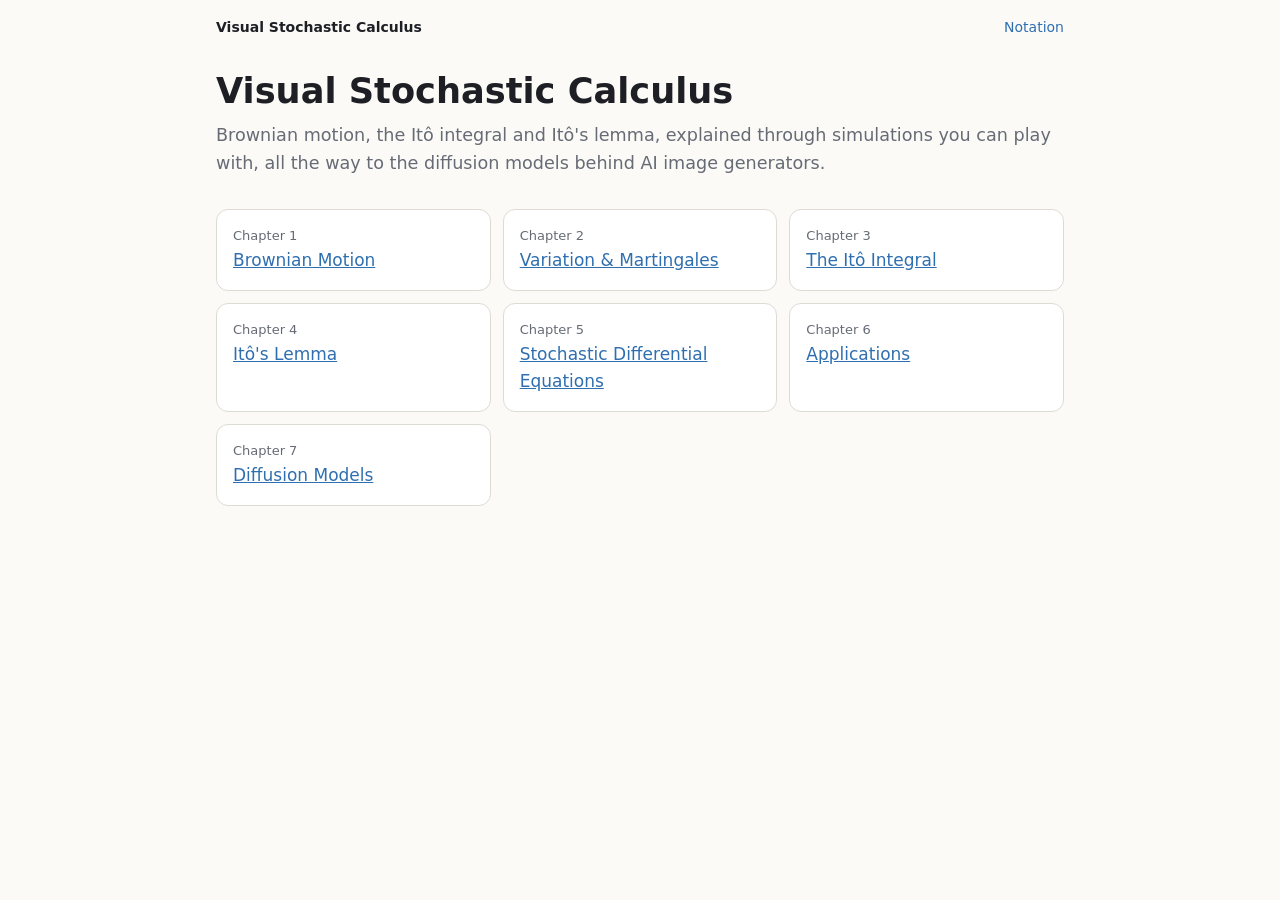
==== index.html @ dfced468 "Add Visual Stochastic Calculus site: 7 chapters of interactive sections Static site (no build step) " ====
<!doctype html>
<html lang="en">
<head>
<meta charset="utf-8">
<meta name="viewport" content="width=device-width, initial-scale=1">
<title>Visual Stochastic Calculus</title>
<link rel="stylesheet" href="assets/css/style.css">
</head>
<body>
<header class="site-header">
  <a href="index.html">Visual Stochastic Calculus</a>
  <span class="links"><a href="notation/index.html">Notation</a></span>
</header>
<main>
  <h1>Visual Stochastic Calculus</h1>
  <p class="lede">Brownian motion, the Itô integral and Itô's lemma, explained through simulations you can play with, all the way to the diffusion models behind AI image generators.</p>
  <ul class="chapters">
    <li><span class="num">Chapter 1</span><a href="brownian-motion/index.html">Brownian Motion</a></li>
    <li><span class="num">Chapter 2</span><a href="variation/index.html">Variation &amp; Martingales</a></li>
    <li><span class="num">Chapter 3</span><a href="ito-integral/index.html">The Itô Integral</a></li>
    <li><span class="num">Chapter 4</span><a href="ito-lemma/index.html">Itô's Lemma</a></li>
    <li><span class="num">Chapter 5</span><a href="sde/index.html">Stochastic Differential Equations</a></li>
    <li><span class="num">Chapter 6</span><a href="applications/index.html">Applications</a></li>
    <li><span class="num">Chapter 7</span><a href="diffusion-models/index.html">Diffusion Models</a></li>
  </ul>
</main>
</body>
</html>
---- assets/css/style.css ----
:root {
  --bg: #fbfaf7;
  --fg: #1d1f24;
  --muted: #666b75;
  --card: #ffffff;
  --border: #dedbd3;
  --viz-bg: #f4f2ec;
  --accent: #c2410c;      /* hero path, particle */
  --accent-2: #2f6fb0;    /* histograms, trails */
  --accent-3: #7c3aed;    /* second interval / series */
  --faint: rgba(29, 31, 36, 0.18);
  --molecule: rgba(47, 111, 176, 0.45);
}
@media (prefers-color-scheme: dark) {
  :root:not([data-theme="light"]) {
    --bg: #15171b;
    --fg: #e8e6e1;
    --muted: #9aa0aa;
    --card: #1d2025;
    --border: #33373e;
    --viz-bg: #111316;
    --accent: #f08a4b;
    --accent-2: #6aa6e0;
    --accent-3: #b594f5;
    --faint: rgba(232, 230, 225, 0.2);
    --molecule: rgba(106, 166, 224, 0.5);
  }
}
:root[data-theme="dark"] {
  --bg: #15171b;
  --fg: #e8e6e1;
  --muted: #9aa0aa;
  --card: #1d2025;
  --border: #33373e;
  --viz-bg: #111316;
  --accent: #f08a4b;
  --accent-2: #6aa6e0;
  --accent-3: #b594f5;
  --faint: rgba(232, 230, 225, 0.2);
  --molecule: rgba(106, 166, 224, 0.5);
}

* { box-sizing: border-box; }
body {
  margin: 0;
  background: var(--bg);
  color: var(--fg);
  font: 17px/1.6 system-ui, -apple-system, "Segoe UI", sans-serif;
}
a { color: var(--accent-2); }

.site-header {
  display: flex;
  justify-content: space-between;
  gap: 16px;
  max-width: 880px;
  margin: 0 auto;
  padding: 16px;
  font-size: 14px;
  color: var(--muted);
}
.site-header a { color: var(--fg); font-weight: 600; text-decoration: none; }

main { max-width: 880px; margin: 0 auto; padding: 0 16px 64px; }
h1 { font-size: 2.2rem; line-height: 1.2; margin: 16px 0 8px; }
.lede { color: var(--muted); font-size: 1.1rem; margin: 0 0 32px; }

.section {
  background: var(--card);
  border: 1px solid var(--border);
  border-radius: 12px;
  padding: 24px;
  margin-bottom: 32px;
}
.section h2 { margin: 0 0 8px; font-size: 1.4rem; }
.section h2 .num { color: var(--muted); font-weight: 400; margin-right: 8px; }
.section p { margin: 0 0 12px; }
.formula { overflow-x: auto; margin: 8px 0 16px; }

.symbols {
  display: grid;
  grid-template-columns: max-content 1fr;
  gap: 6px 16px;
  margin: 0 0 16px;
  padding: 12px 16px;
  background: var(--viz-bg);
  border-radius: 8px;
  font-size: 15px;
}
.symbols dt { text-align: right; white-space: nowrap; }
.symbols dd { margin: 0; }
.plain { margin-bottom: 16px !important; }
@media (max-width: 560px) {
  .symbols { grid-template-columns: 1fr; gap: 2px; }
  .symbols dt { text-align: left; margin-top: 8px; }
}

.viz canvas { display: block; width: 100%; border-radius: 8px; }
.viz-row { display: flex; flex-wrap: wrap; gap: 12px; align-items: flex-start; }
.viz-row.even canvas { flex: 1 1 260px; width: auto; min-width: 0; }
.viz-row .inc-paths { flex: 3 1 320px; width: auto; min-width: 0; touch-action: pan-y; }
.viz-row .inc-scatter { flex: 2 1 220px; width: auto; min-width: 0; max-width: 340px; }
.caption { font-size: 13px; color: var(--muted); margin: 8px 0 4px; }

.controls {
  display: flex;
  flex-wrap: wrap;
  align-items: center;
  gap: 12px 24px;
  margin: 16px 0 8px;
  font-size: 15px;
}
.controls label { display: flex; align-items: center; gap: 8px; }
.controls input[type=range] { width: 140px; accent-color: var(--accent); }
.controls input[type=checkbox] { accent-color: var(--accent); }
.controls output { min-width: 3.5em; font-variant-numeric: tabular-nums; color: var(--muted); }
.controls button {
  font: inherit;
  padding: 4px 14px;
  border: 1px solid var(--border);
  border-radius: 6px;
  background: var(--bg);
  color: var(--fg);
  cursor: pointer;
}
.controls button:hover { border-color: var(--accent); }

.stats { font-size: 14px; color: var(--muted); font-variant-numeric: tabular-nums; }
.takeaway {
  border-left: 3px solid var(--accent);
  padding: 4px 0 4px 12px;
  margin-top: 12px !important;
}

.chapters { list-style: none; padding: 0; display: grid; gap: 12px; grid-template-columns: repeat(auto-fill, minmax(240px, 1fr)); }
.chapters li { background: var(--card); border: 1px solid var(--border); border-radius: 12px; padding: 16px; }
.chapters li.soon { color: var(--muted); }
.chapters .num { display: block; font-size: 13px; color: var(--muted); }

@media (max-width: 560px) {
  .section { padding: 16px; }
  .controls input[type=range] { width: 110px; }
}

.radio-group { display: flex; flex-wrap: wrap; gap: 4px 14px; }
.radio-group input { accent-color: var(--accent); }

.chapter-nav {
  display: flex;
  flex-wrap: wrap;
  justify-content: space-between;
  gap: 12px 24px;
  font-size: 15px;
}
.chapter-nav .soon { color: var(--muted); }

canvas:focus-visible { outline: 2px solid var(--accent); outline-offset: 2px; }

/* Predict first: commit to an answer before touching the chart. */
.predict {
  border: 1px dashed var(--border);
  border-radius: 8px;
  padding: 12px 16px;
  margin: 12px 0 16px;
}
.predict p { margin: 0 0 8px !important; }
.predict-options { display: flex; flex-wrap: wrap; gap: 8px; }
.predict-options button {
  font: inherit;
  font-size: 15px;
  text-align: left;
  padding: 6px 12px;
  border: 1px solid var(--border);
  border-radius: 6px;
  background: var(--bg);
  color: var(--fg);
  cursor: pointer;
}
.predict-options button:hover:not(:disabled) { border-color: var(--accent); }
.predict-options button:disabled { cursor: default; opacity: 0.6; }
.predict-options button.chosen { opacity: 1; border-color: var(--accent); box-shadow: inset 0 0 0 1px var(--accent); }
.predict-result { margin: 10px 0 0 !important; font-size: 15px; }

/* Going deeper / Show the code drawers. */
details.drawer {
  border-top: 1px solid var(--border);
  margin-top: 16px;
  padding-top: 10px;
}
details.drawer + details.drawer { margin-top: 0; }
details.drawer summary { cursor: pointer; font-weight: 600; font-size: 15px; color: var(--muted); }
details.drawer summary:hover { color: var(--fg); }
details.drawer[open] summary { margin-bottom: 8px; }
details.drawer p, details.drawer li { font-size: 15px; }
details.drawer .ref { color: var(--muted); font-size: 14px; }
details.drawer pre {
  overflow-x: auto;
  background: var(--viz-bg);
  border-radius: 8px;
  padding: 12px 14px;
  margin: 0;
  font: 13px/1.5 ui-monospace, "Cascadia Code", Consolas, monospace;
}

/* Notation index. */
.notation { width: 100%; border-collapse: collapse; font-size: 15px; }
.notation th, .notation td { text-align: left; vertical-align: top; padding: 8px 10px; border-bottom: 1px solid var(--border); }
.notation th { font-size: 13px; color: var(--muted); font-weight: 600; }
.notation td:first-child { white-space: nowrap; }
.notation td:last-child { white-space: nowrap; font-size: 14px; }
@media (max-width: 560px) {
  .notation td:first-child, .notation td:last-child { white-space: normal; }
}
.notation tr.group th { font-size: 15px; color: var(--fg); padding-top: 24px; border-bottom: 2px solid var(--border); }
.site-header .links { display: flex; flex-wrap: wrap; gap: 4px 12px; justify-content: flex-end; }
.site-header .links a { font-weight: 400; color: var(--accent-2); }
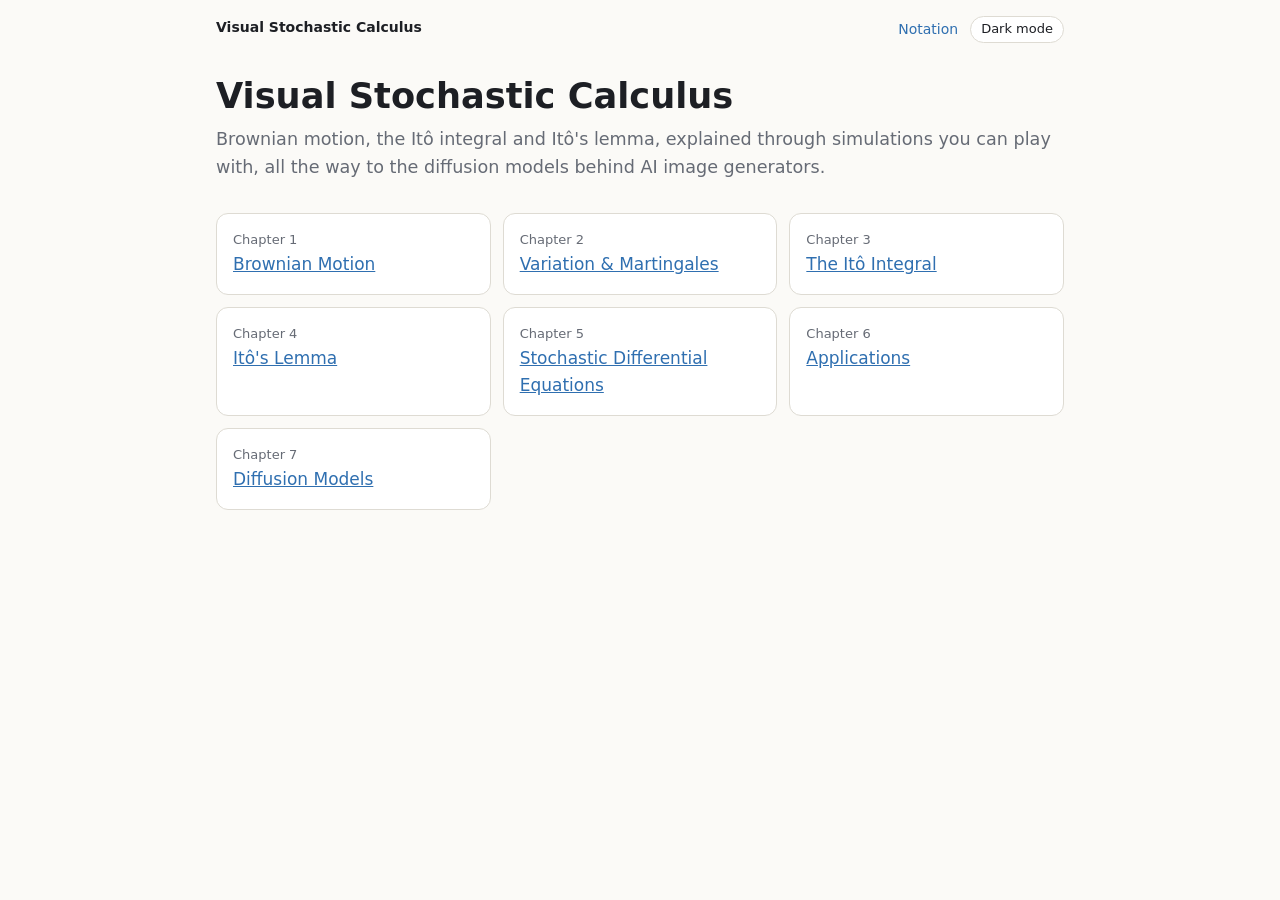
==== commit 0e5b57cc: "Add a light/dark mode switch to every page Dark mode previously followed only the operating system s" ====
--- a/index.html
+++ b/index.html
@@ -5,11 +5,12 @@
 <meta name="viewport" content="width=device-width, initial-scale=1">
 <title>Visual Stochastic Calculus</title>
 <link rel="stylesheet" href="assets/css/style.css">
+<script>try { var t = localStorage.getItem('theme'); if (t) document.documentElement.dataset.theme = t; } catch (e) {}</script>
 </head>
 <body>
 <header class="site-header">
   <a href="index.html">Visual Stochastic Calculus</a>
-  <span class="links"><a href="notation/index.html">Notation</a></span>
+  <span class="links"><a href="notation/index.html">Notation</a><button type="button" class="theme-toggle">Dark mode</button></span>
 </header>
 <main>
   <h1>Visual Stochastic Calculus</h1>
@@ -24,5 +25,6 @@
     <li><span class="num">Chapter 7</span><a href="diffusion-models/index.html">Diffusion Models</a></li>
   </ul>
 </main>
+<script src="assets/js/theme.js"></script>
 </body>
 </html>
--- a/assets/css/style.css
+++ b/assets/css/style.css
@@ -214,3 +214,15 @@
 .notation tr.group th { font-size: 15px; color: var(--fg); padding-top: 24px; border-bottom: 2px solid var(--border); }
 .site-header .links { display: flex; flex-wrap: wrap; gap: 4px 12px; justify-content: flex-end; }
 .site-header .links a { font-weight: 400; color: var(--accent-2); }
+.theme-toggle {
+  font: inherit;
+  font-size: 13px;
+  padding: 2px 10px;
+  border: 1px solid var(--border);
+  border-radius: 999px;
+  background: var(--card);
+  color: var(--fg);
+  cursor: pointer;
+}
+.theme-toggle:hover { border-color: var(--accent); }
+.site-header .links { align-items: center; }
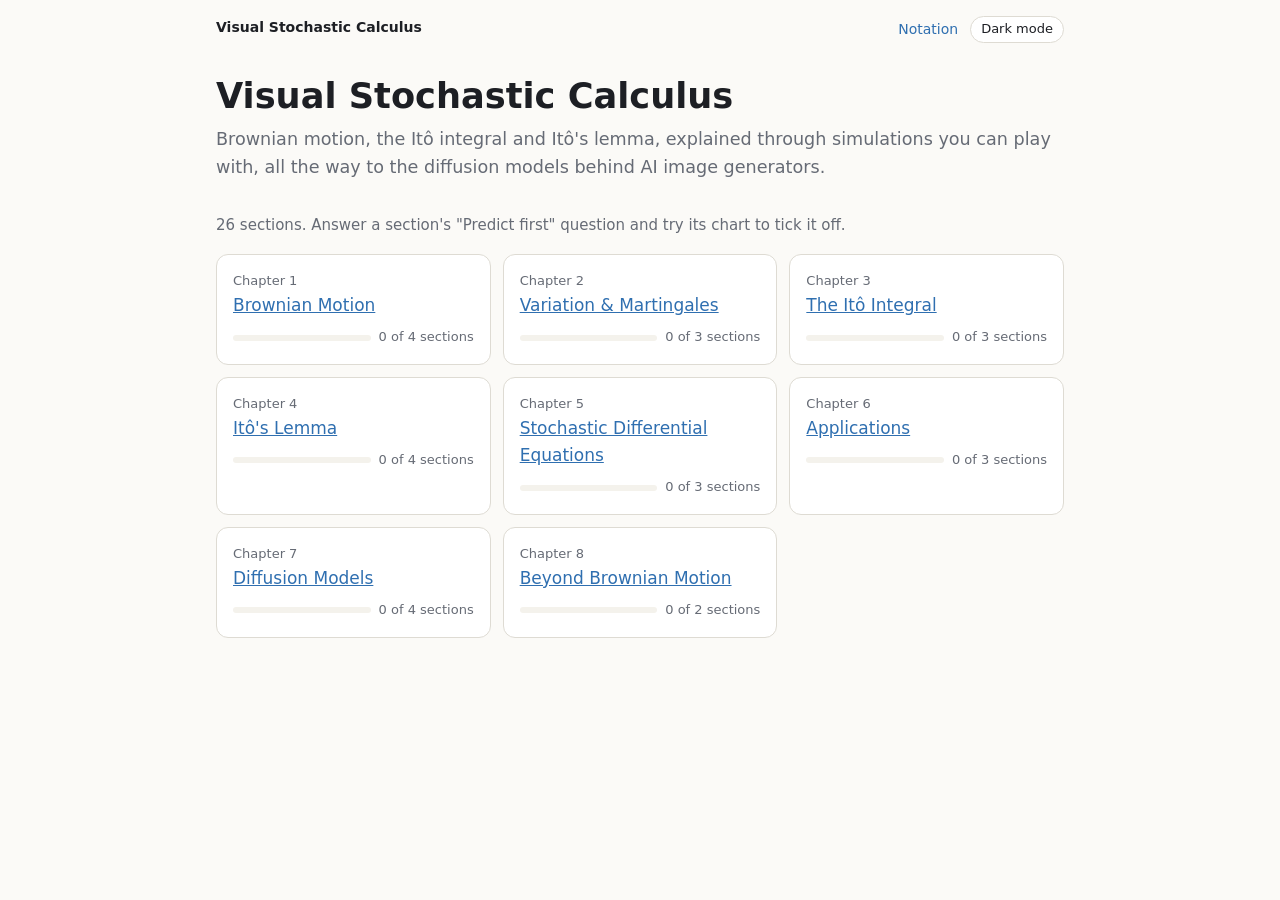
==== commit 012eeb9a: "Phone support, learning tools, Langevin sampling and chapter 8 - Phones: sections start only when sc" ====
--- a/index.html
+++ b/index.html
@@ -4,6 +4,22 @@
 <meta charset="utf-8">
 <meta name="viewport" content="width=device-width, initial-scale=1">
 <title>Visual Stochastic Calculus</title>
+<meta name="description" content="An interactive, visual introduction to stochastic calculus: Brownian motion, the Itô integral, Itô&#x27;s lemma, SDEs, option pricing and diffusion models, with simulations, plain-language explanations and runnable Python.">
+<link rel="canonical" href="https://nnm-psd.github.io/visual_stochastic_calculus/">
+<link rel="icon" href="assets/favicon.svg" type="image/svg+xml">
+<link rel="icon" href="assets/favicon-32.png" sizes="32x32" type="image/png">
+<link rel="apple-touch-icon" href="assets/apple-touch-icon.png">
+<meta name="theme-color" content="#fbfaf7">
+<meta property="og:type" content="website">
+<meta property="og:site_name" content="Visual Stochastic Calculus">
+<meta property="og:title" content="Visual Stochastic Calculus">
+<meta property="og:description" content="An interactive, visual introduction to stochastic calculus: Brownian motion, the Itô integral, Itô&#x27;s lemma, SDEs, option pricing and diffusion models, with simulations, plain-language explanations and runnable Python.">
+<meta property="og:url" content="https://nnm-psd.github.io/visual_stochastic_calculus/">
+<meta property="og:image" content="https://nnm-psd.github.io/visual_stochastic_calculus/assets/og-image.png">
+<meta property="og:image:width" content="1200">
+<meta property="og:image:height" content="630">
+<meta property="og:image:alt" content="Visual Stochastic Calculus: a fan of Brownian paths with one highlighted in orange">
+<meta name="twitter:card" content="summary_large_image">
 <link rel="stylesheet" href="assets/css/style.css">
 <script>try { var t = localStorage.getItem('theme'); if (t) document.documentElement.dataset.theme = t; } catch (e) {}</script>
 </head>
@@ -15,16 +31,19 @@
 <main>
   <h1>Visual Stochastic Calculus</h1>
   <p class="lede">Brownian motion, the Itô integral and Itô's lemma, explained through simulations you can play with, all the way to the diffusion models behind AI image generators.</p>
+  <p class="progress-summary"><span class="text"></span><button type="button" hidden>Reset progress</button></p>
   <ul class="chapters">
-    <li><span class="num">Chapter 1</span><a href="brownian-motion/index.html">Brownian Motion</a></li>
-    <li><span class="num">Chapter 2</span><a href="variation/index.html">Variation &amp; Martingales</a></li>
-    <li><span class="num">Chapter 3</span><a href="ito-integral/index.html">The Itô Integral</a></li>
-    <li><span class="num">Chapter 4</span><a href="ito-lemma/index.html">Itô's Lemma</a></li>
-    <li><span class="num">Chapter 5</span><a href="sde/index.html">Stochastic Differential Equations</a></li>
-    <li><span class="num">Chapter 6</span><a href="applications/index.html">Applications</a></li>
-    <li><span class="num">Chapter 7</span><a href="diffusion-models/index.html">Diffusion Models</a></li>
+    <li data-chapter="brownian-motion"><span class="num">Chapter 1</span><a href="brownian-motion/index.html">Brownian Motion</a></li>
+    <li data-chapter="variation"><span class="num">Chapter 2</span><a href="variation/index.html">Variation &amp; Martingales</a></li>
+    <li data-chapter="ito-integral"><span class="num">Chapter 3</span><a href="ito-integral/index.html">The Itô Integral</a></li>
+    <li data-chapter="ito-lemma"><span class="num">Chapter 4</span><a href="ito-lemma/index.html">Itô's Lemma</a></li>
+    <li data-chapter="sde"><span class="num">Chapter 5</span><a href="sde/index.html">Stochastic Differential Equations</a></li>
+    <li data-chapter="applications"><span class="num">Chapter 6</span><a href="applications/index.html">Applications</a></li>
+    <li data-chapter="diffusion-models"><span class="num">Chapter 7</span><a href="diffusion-models/index.html">Diffusion Models</a></li>
+    <li data-chapter="beyond"><span class="num">Chapter 8</span><a href="beyond/index.html">Beyond Brownian Motion</a></li>
   </ul>
 </main>
+<script src="assets/js/progress.js"></script>
 <script src="assets/js/theme.js"></script>
 </body>
 </html>
--- a/assets/css/style.css
+++ b/assets/css/style.css
@@ -226,3 +226,49 @@
 }
 .theme-toggle:hover { border-color: var(--accent); }
 .site-header .links { align-items: center; }
+
+/* Wide formulas scroll sideways; edge shadows show there is more (they vanish at either end). */
+.formula {
+  background:
+    linear-gradient(to right, var(--card) 40%, transparent) left / 32px 100% no-repeat local,
+    linear-gradient(to left, var(--card) 40%, transparent) right / 32px 100% no-repeat local,
+    radial-gradient(farthest-side at 0 50%, rgba(0, 0, 0, 0.22), transparent) left / 12px 100% no-repeat scroll,
+    radial-gradient(farthest-side at 100% 50%, rgba(0, 0, 0, 0.22), transparent) right / 12px 100% no-repeat scroll;
+}
+@media (max-width: 560px) {
+  .formula { font-size: 0.86em; }
+  .symbols dt { white-space: normal; overflow-x: auto; max-width: 100%; }
+}
+.katex-display { overflow-x: auto; overflow-y: hidden; padding: 2px 0; }
+
+/* Progress: finished-section badge, home-page bars and summary. */
+h2 .done { font-size: 13px; font-weight: 600; color: var(--accent-2); margin-left: 6px; white-space: nowrap; }
+.progress { display: flex; align-items: center; gap: 8px; margin-top: 8px; font-size: 13px; color: var(--muted); }
+.progress .bar { flex: 1; height: 6px; border-radius: 3px; background: var(--viz-bg); overflow: hidden; }
+.progress .bar > span { display: block; height: 100%; width: 0; background: var(--accent-2); }
+.progress-summary { display: flex; flex-wrap: wrap; align-items: center; gap: 8px 16px; margin: 0 0 16px; color: var(--muted); font-size: 15px; }
+.progress-summary button, .pdf-link {
+  font: inherit; font-size: 13px; padding: 2px 10px; border: 1px solid var(--border); border-radius: 999px;
+  background: var(--card); color: var(--fg); cursor: pointer; text-decoration: none;
+}
+
+/* End-of-chapter recap. */
+.recap h2 { margin-bottom: 4px; }
+.recap .quiz { margin: 16px 0 0; }
+.quiz-score { font-weight: 600; margin-top: 16px !important; }
+
+/* Printing and PDF export: paper-friendly, no controls. */
+@page { margin: 14mm 14mm 16mm; }
+@media print {
+  :root { --bg: #fff; --card: #fff; }
+  body { font-size: 12pt; }
+  .site-header .links, .controls, .chapter-nav, .pdf-link, .theme-toggle, .quiz-score { display: none !important; }
+  .predict, .quiz { break-inside: avoid; }
+  .section { border: none; padding: 0; margin-bottom: 24pt; }
+  .viz, .formula, .symbols, canvas, pre { break-inside: avoid; }
+  details.drawer summary { list-style: none; color: var(--fg); }
+  details.drawer summary::-webkit-details-marker { display: none; }
+  a { color: inherit; }
+  pre { white-space: pre-wrap; overflow: visible; }
+  .formula { background: none; }
+}
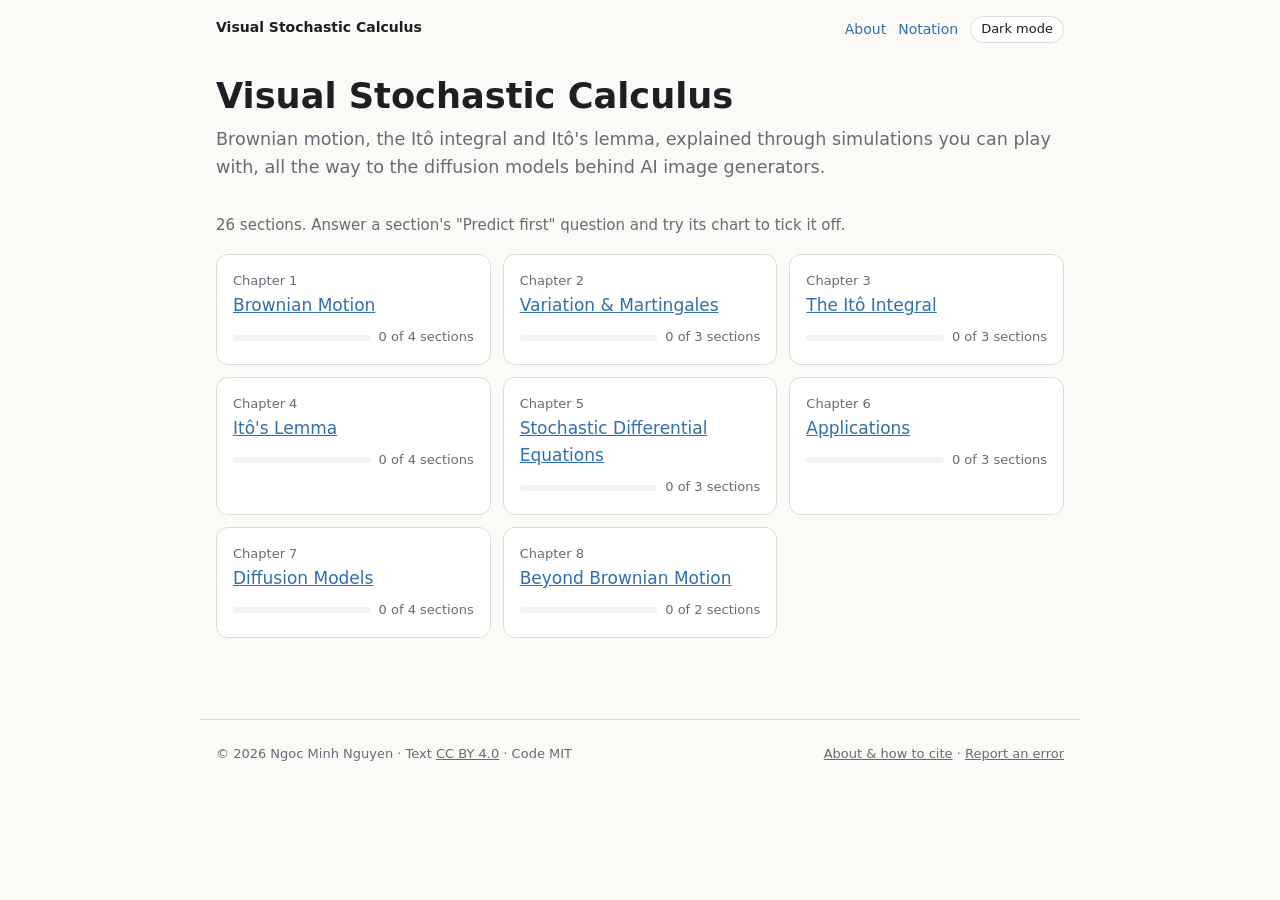
==== commit 6296367d: "Run code in the browser; add About page, licences and citation - "Run in browser" for every Python p" ====
--- a/index.html
+++ b/index.html
@@ -26,7 +26,7 @@
 <body>
 <header class="site-header">
   <a href="index.html">Visual Stochastic Calculus</a>
-  <span class="links"><a href="notation/index.html">Notation</a><button type="button" class="theme-toggle">Dark mode</button></span>
+  <span class="links"><a href="about/index.html">About</a><a href="notation/index.html">Notation</a><button type="button" class="theme-toggle">Dark mode</button></span>
 </header>
 <main>
   <h1>Visual Stochastic Calculus</h1>
@@ -43,6 +43,10 @@
     <li data-chapter="beyond"><span class="num">Chapter 8</span><a href="beyond/index.html">Beyond Brownian Motion</a></li>
   </ul>
 </main>
+<footer class="site-footer">
+  <span>© 2026 Ngoc Minh Nguyen · Text <a href="https://creativecommons.org/licenses/by/4.0/">CC BY 4.0</a> · Code MIT</span>
+  <span><a href="about/index.html">About &amp; how to cite</a> · <a href="https://github.com/nnm-psd/visual_stochastic_calculus/issues/new?template=error-report.yml">Report an error</a></span>
+</footer>
 <script src="assets/js/progress.js"></script>
 <script src="assets/js/theme.js"></script>
 </body>
--- a/assets/css/style.css
+++ b/assets/css/style.css
@@ -272,3 +272,48 @@
   pre { white-space: pre-wrap; overflow: visible; }
   .formula { background: none; }
 }
+
+/* "Run it here" editor for the code drawers. */
+.code-edit {
+  display: block;
+  width: 100%;
+  box-sizing: border-box;
+  resize: vertical;
+  background: var(--viz-bg);
+  color: var(--fg);
+  border: 1px solid var(--border);
+  border-radius: 8px;
+  padding: 12px 14px;
+  font: 13px/1.5 ui-monospace, "Cascadia Code", Consolas, monospace;
+  overflow-x: auto;
+  white-space: pre;
+  tab-size: 4;
+}
+.code-edit:focus-visible { outline: 2px solid var(--accent); outline-offset: 1px; }
+.runbar { display: flex; flex-wrap: wrap; align-items: center; gap: 8px 10px; margin: 10px 0 6px; font-size: 14px; }
+.runbar button {
+  font: inherit; padding: 4px 12px; border: 1px solid var(--border); border-radius: 6px;
+  background: var(--bg); color: var(--fg); cursor: pointer;
+}
+.runbar button.run { border-color: var(--accent); }
+.runbar button:disabled { opacity: 0.55; cursor: default; }
+.run-status { color: var(--muted); }
+.run-output { margin-bottom: 10px !important; }
+
+/* Site footer. */
+.site-footer {
+  max-width: 880px;
+  margin: 0 auto;
+  padding: 24px 16px 40px;
+  display: flex;
+  flex-wrap: wrap;
+  justify-content: space-between;
+  gap: 8px 24px;
+  font-size: 13px;
+  color: var(--muted);
+  border-top: 1px solid var(--border);
+}
+.site-footer a { color: var(--muted); }
+.about ul { padding-left: 20px; }
+.about li { margin-bottom: 8px; }
+@media print { .site-footer { border: none; } .site-footer a { color: inherit; } }
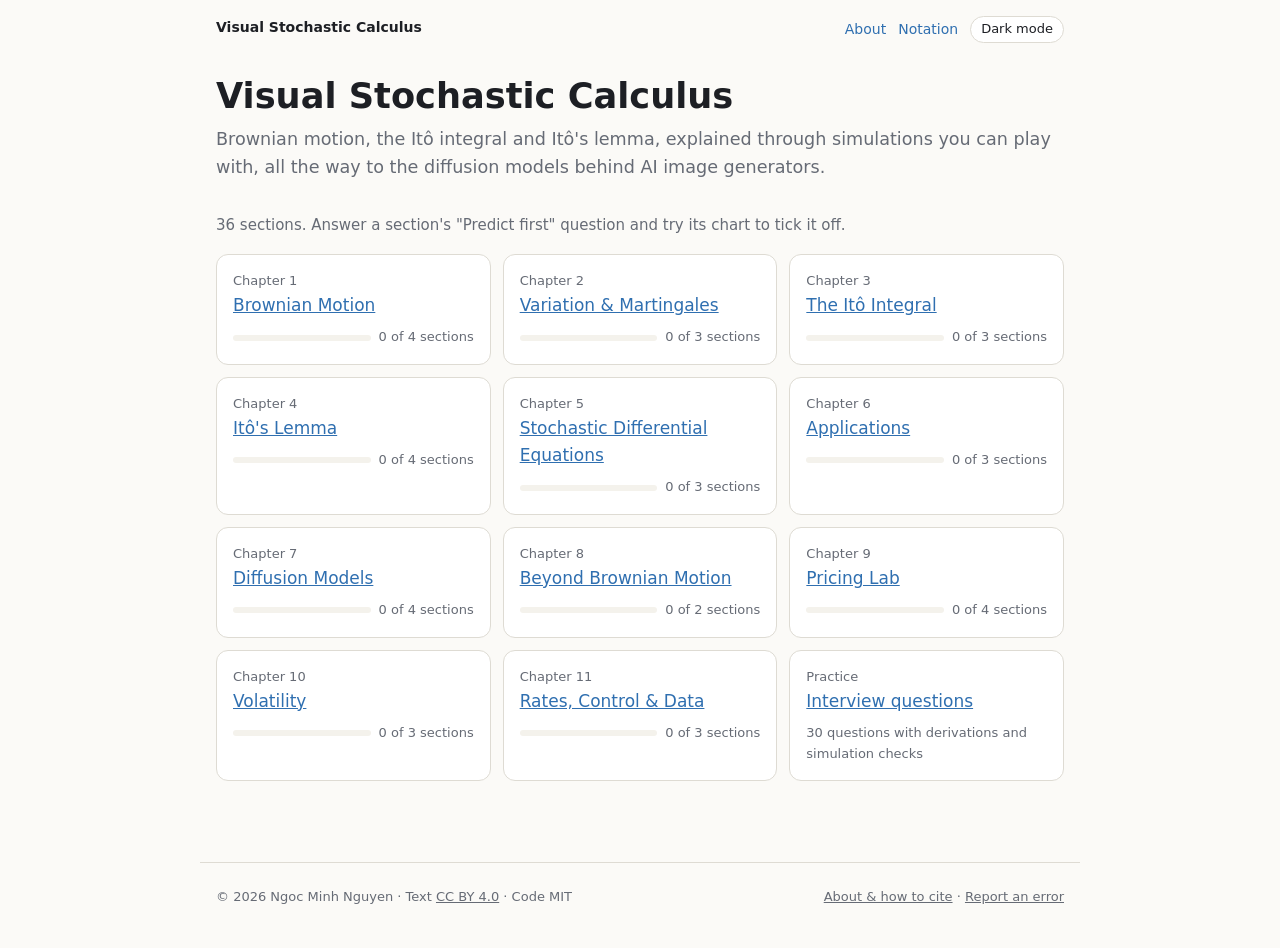
==== commit dbb47728: "Add pricing, volatility, rates/data chapters and interview practice - Ch 9 Pricing Lab: variance red" ====
--- a/index.html
+++ b/index.html
@@ -41,6 +41,10 @@
     <li data-chapter="applications"><span class="num">Chapter 6</span><a href="applications/index.html">Applications</a></li>
     <li data-chapter="diffusion-models"><span class="num">Chapter 7</span><a href="diffusion-models/index.html">Diffusion Models</a></li>
     <li data-chapter="beyond"><span class="num">Chapter 8</span><a href="beyond/index.html">Beyond Brownian Motion</a></li>
+    <li data-chapter="pricing"><span class="num">Chapter 9</span><a href="pricing/index.html">Pricing Lab</a></li>
+    <li data-chapter="volatility"><span class="num">Chapter 10</span><a href="volatility/index.html">Volatility</a></li>
+    <li data-chapter="rates"><span class="num">Chapter 11</span><a href="rates/index.html">Rates, Control &amp; Data</a></li>
+    <li class="practice-card"><span class="num">Practice</span><a href="interview/index.html">Interview questions</a><span class="progress"><span class="count">30 questions with derivations and simulation checks</span></span></li>
   </ul>
 </main>
 <footer class="site-footer">
--- a/assets/css/style.css
+++ b/assets/css/style.css
@@ -317,3 +317,26 @@
 .about ul { padding-left: 20px; }
 .about li { margin-bottom: 8px; }
 @media print { .site-footer { border: none; } .site-footer a { color: inherit; } }
+
+/* Interview practice. */
+.practice-bar { display: flex; flex-wrap: wrap; align-items: center; gap: 8px 12px; margin: 8px 0 24px; position: sticky; top: 0; z-index: 2; background: var(--bg); padding: 8px 0; }
+.practice-bar .solved-count { font-weight: 600; margin-right: 8px; }
+.practice-bar button {
+  font: inherit; font-size: 14px; padding: 4px 12px; border: 1px solid var(--border); border-radius: 6px;
+  background: var(--card); color: var(--fg); cursor: pointer;
+}
+.practice-bar button.random { border-color: var(--accent); }
+.question { border-top: 1px solid var(--border); padding: 18px 0 8px; scroll-margin-top: 56px; transition: background 0.4s; }
+.question:first-of-type { border-top: none; }
+.question h3 { margin: 0 0 6px; font-size: 1.1rem; }
+.question .qnum { color: var(--muted); font-weight: 400; margin-right: 6px; }
+.question .q { margin-bottom: 6px !important; }
+.question.flash { background: color-mix(in srgb, var(--accent) 12%, transparent); }
+.question.is-solved h3 { color: var(--muted); }
+.level { font-size: 12px; font-weight: 600; padding: 1px 8px; border-radius: 999px; margin-left: 6px; vertical-align: middle; border: 1px solid var(--border); }
+.level.easy { color: var(--accent-2); }
+.level.medium { color: var(--accent); }
+.level.hard { color: var(--accent-3); }
+.solved { display: inline-flex; align-items: center; gap: 6px; font-size: 14px; color: var(--muted); margin-top: 8px; }
+.solved input { accent-color: var(--accent); }
+@media print { .practice-bar, .solved { display: none !important; } }
